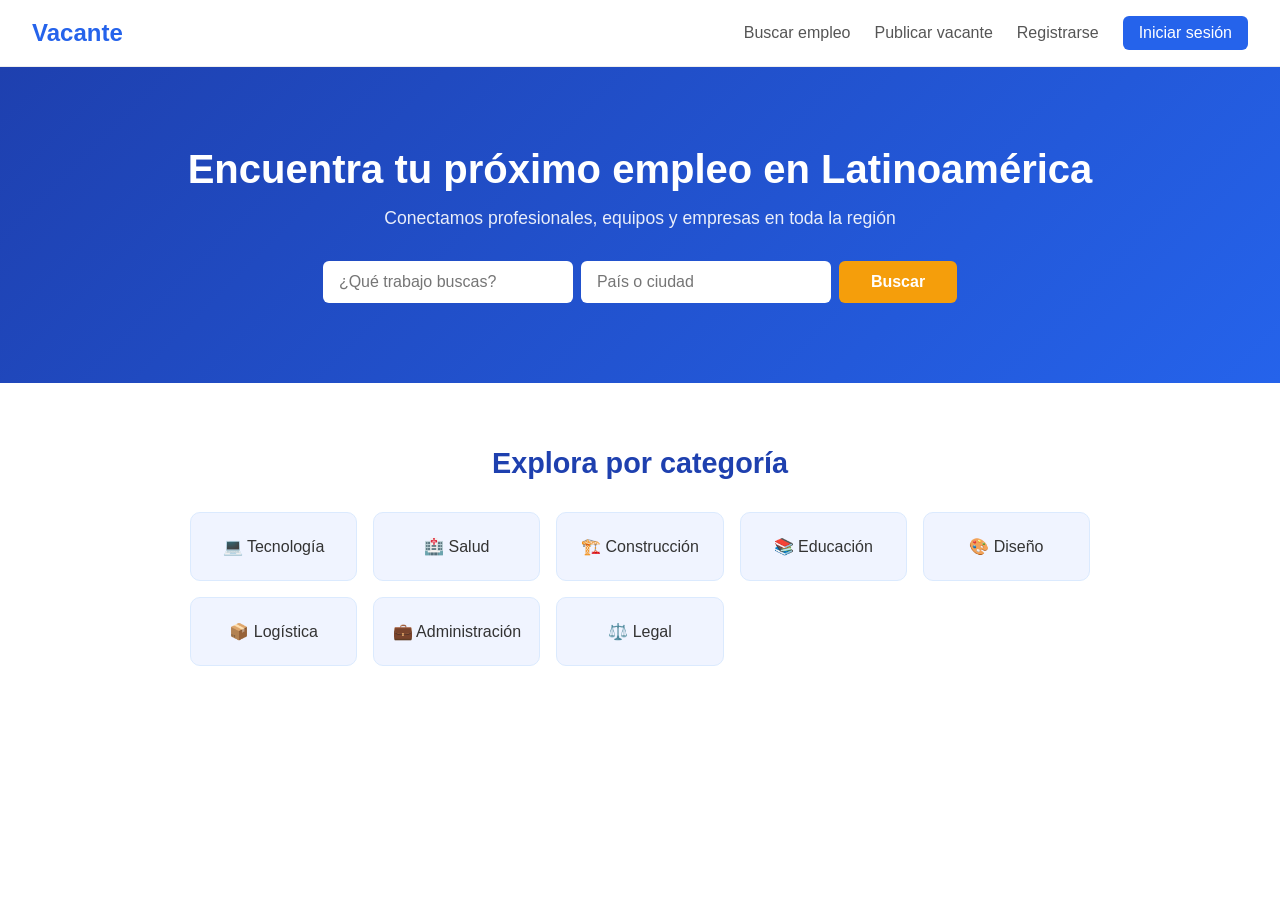
==== frontend/index.html @ 186ac70c "html y css pagina inicial lista" ====
<!DOCTYPE html>
<html lang="es">
<head>
  <meta charset="UTF-8">
  <meta name="viewport" content="width=device-width, initial-scale=1.0">
  <title>Vacante - Empleos en Latinoamérica</title>
  <link rel="stylesheet" href="css/styles.css">
</head>
<body>

  <!-- BARRA DE NAVEGACIÓN -->
  <nav>
    <div class="nav-logo">Vacante</div>
    <div class="nav-links">
      <a href="#">Buscar empleo</a>
      <a href="#">Publicar vacante</a>
      <a href="#">Registrarse</a>
      <a href="#" class="btn-login">Iniciar sesión</a>
    </div>
  </nav>

  <!-- HERO: sección principal -->
  <section class="hero">
    <h1>Encuentra tu próximo empleo en Latinoamérica</h1>
    <p>Conectamos profesionales, equipos y empresas en toda la región</p>
    <div class="search-bar">
      <input type="text" placeholder="¿Qué trabajo buscas?">
      <input type="text" placeholder="País o ciudad">
      <button>Buscar</button>
    </div>
  </section>

  <!-- CATEGORÍAS -->
  <section class="categorias">
    <h2>Explora por categoría</h2>
    <div class="categorias-grid">
      <div class="categoria-card">💻 Tecnología</div>
      <div class="categoria-card">🏥 Salud</div>
      <div class="categoria-card">🏗️ Construcción</div>
      <div class="categoria-card">📚 Educación</div>
      <div class="categoria-card">🎨 Diseño</div>
      <div class="categoria-card">📦 Logística</div>
      <div class="categoria-card">💼 Administración</div>
      <div class="categoria-card">⚖️ Legal</div>
    </div>
  </section>

  <script src="js/main.js"></script>
</body>
</html>
---- frontend/css/styles.css ----
/* RESET Y BASE */
* {
  margin: 0;
  padding: 0;
  box-sizing: border-box;
}

body {
  font-family: 'Segoe UI', sans-serif;
  color: #333;
}

/* NAVEGACIÓN */
nav {
  display: flex;
  justify-content: space-between;
  align-items: center;
  padding: 1rem 2rem;
  background: #fff;
  border-bottom: 1px solid #eee;
}

.nav-logo {
  font-size: 1.5rem;
  font-weight: 700;
  color: #2563eb;
}

.nav-links {
  display: flex;
  gap: 1.5rem;
  align-items: center;
}

.nav-links a {
  text-decoration: none;
  color: #555;
}

.btn-login {
  background: #2563eb;
  color: #fff !important;
  padding: 0.5rem 1rem;
  border-radius: 6px;
}

/* HERO */
.hero {
  background: linear-gradient(135deg, #1e40af, #2563eb);
  color: #fff;
  text-align: center;
  padding: 5rem 2rem;
}

.hero h1 {
  font-size: 2.5rem;
  margin-bottom: 1rem;
}

.hero p {
  font-size: 1.1rem;
  margin-bottom: 2rem;
  opacity: 0.9;
}

/* BARRA DE BÚSQUEDA */
.search-bar {
  display: flex;
  gap: 0.5rem;
  justify-content: center;
  flex-wrap: wrap;
}

.search-bar input {
  padding: 0.75rem 1rem;
  border: none;
  border-radius: 6px;
  font-size: 1rem;
  width: 250px;
}

.search-bar button {
  padding: 0.75rem 2rem;
  background: #f59e0b;
  color: #fff;
  border: none;
  border-radius: 6px;
  font-size: 1rem;
  cursor: pointer;
  font-weight: 600;
}

.search-bar button:hover {
  background: #d97706;
}

/* CATEGORÍAS */
.categorias {
  padding: 4rem 2rem;
  text-align: center;
}

.categorias h2 {
  font-size: 1.8rem;
  margin-bottom: 2rem;
  color: #1e40af;
}

.categorias-grid {
  display: grid;
  grid-template-columns: repeat(auto-fit, minmax(150px, 1fr));
  gap: 1rem;
  max-width: 900px;
  margin: 0 auto;
}

.categoria-card {
  background: #f0f4ff;
  border: 1px solid #dbeafe;
  border-radius: 10px;
  padding: 1.5rem 1rem;
  font-size: 1rem;
  font-weight: 500;
  cursor: pointer;
  transition: all 0.2s;
}

.categoria-card:hover {
  background: #2563eb;
  color: #fff;
  transform: translateY(-3px);
}
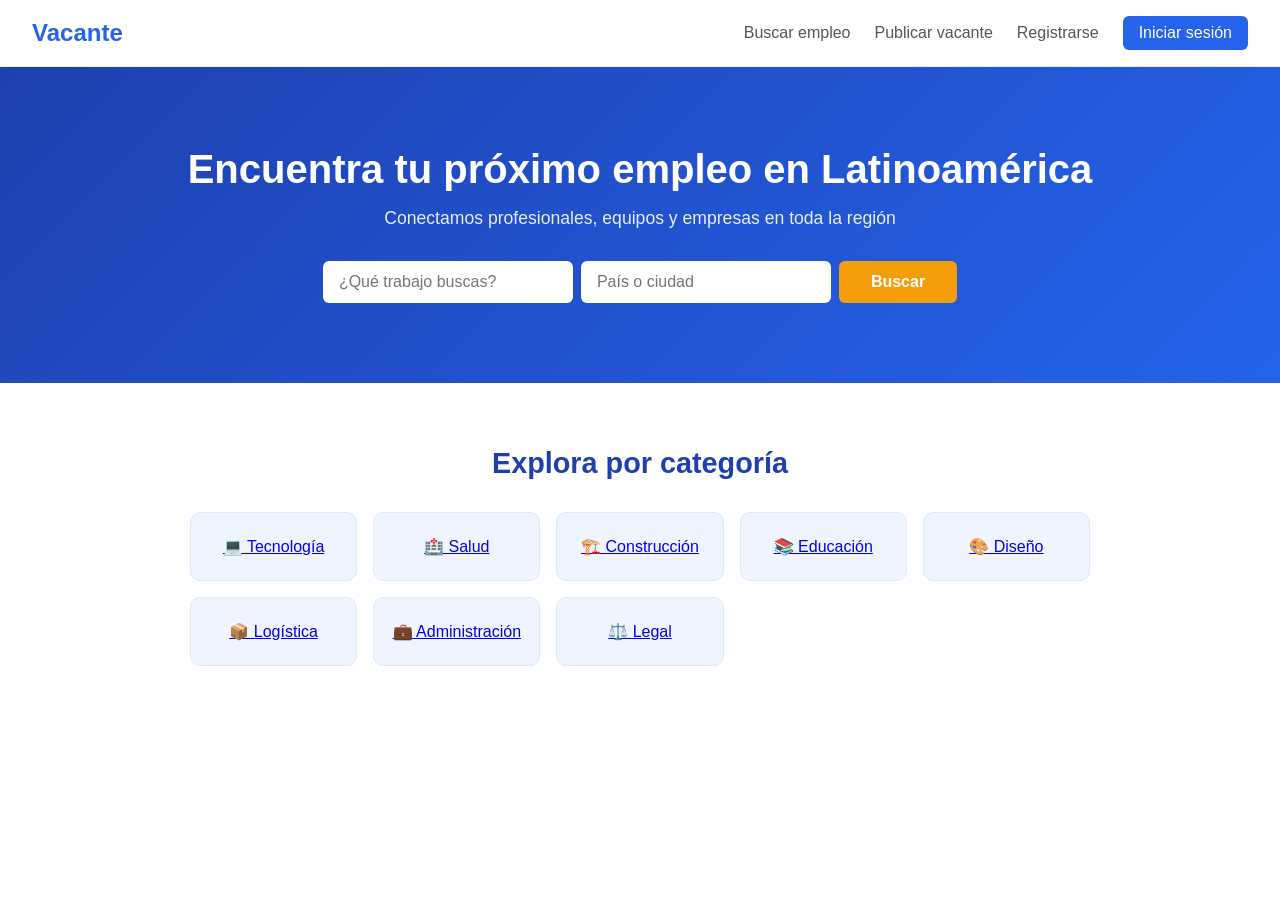
==== commit f08996df: "actualizacion probable" ====
--- a/frontend/index.html
+++ b/frontend/index.html
@@ -1,50 +1,53 @@
 <!DOCTYPE html>
 <html lang="es">
+
 <head>
-  <meta charset="UTF-8">
-  <meta name="viewport" content="width=device-width, initial-scale=1.0">
-  <title>Vacante - Empleos en Latinoamérica</title>
-  <link rel="stylesheet" href="css/styles.css">
+    <meta charset="UTF-8">
+    <meta name="viewport" content="width=device-width, initial-scale=1.0">
+    <title>Vacante - Empleos en Latinoamérica</title>
+    <link rel="stylesheet" href="css/styles.css">
 </head>
+
 <body>
 
-  <!-- BARRA DE NAVEGACIÓN -->
-  <nav>
-    <div class="nav-logo">Vacante</div>
-    <div class="nav-links">
-      <a href="#">Buscar empleo</a>
-      <a href="#">Publicar vacante</a>
-      <a href="#">Registrarse</a>
-      <a href="#" class="btn-login">Iniciar sesión</a>
-    </div>
-  </nav>
+    <!-- BARRA DE NAVEGACIÓN -->
+    <nav>
+        <div class="nav-logo">Vacante</div>
+        <div class="nav-links">
+            <a href="#">Buscar empleo</a>
+            <a href="#">Publicar vacante</a>
+            <a href="#">Registrarse</a>
+            <a href="#" class="btn-login">Iniciar sesión</a>
+        </div>
+    </nav>
 
-  <!-- HERO: sección principal -->
-  <section class="hero">
-    <h1>Encuentra tu próximo empleo en Latinoamérica</h1>
-    <p>Conectamos profesionales, equipos y empresas en toda la región</p>
-    <div class="search-bar">
-      <input type="text" placeholder="¿Qué trabajo buscas?">
-      <input type="text" placeholder="País o ciudad">
-      <button>Buscar</button>
-    </div>
-  </section>
+    <!-- HERO: sección principal -->
+    <section class="hero">
+        <h1>Encuentra tu próximo empleo en Latinoamérica</h1>
+        <p>Conectamos profesionales, equipos y empresas en toda la región</p>
+        <div class="search-bar">
+            <input type="text" placeholder="¿Qué trabajo buscas?">
+            <input type="text" placeholder="País o ciudad">
+            <button>Buscar</button>
+        </div>
+    </section>
 
-  <!-- CATEGORÍAS -->
-  <section class="categorias">
-    <h2>Explora por categoría</h2>
-    <div class="categorias-grid">
-      <div class="categoria-card">💻 Tecnología</div>
-      <div class="categoria-card">🏥 Salud</div>
-      <div class="categoria-card">🏗️ Construcción</div>
-      <div class="categoria-card">📚 Educación</div>
-      <div class="categoria-card">🎨 Diseño</div>
-      <div class="categoria-card">📦 Logística</div>
-      <div class="categoria-card">💼 Administración</div>
-      <div class="categoria-card">⚖️ Legal</div>
-    </div>
-  </section>
+    <!-- CATEGORÍAS -->
+    <section class="categorias">
+        <h2>Explora por categoría</h2>
+        <div class="categorias-grid">
+            <a href="pages/empleos.html?categoria=tecnologia" class="categoria-card">💻 Tecnología</a>
+            <a href="pages/empleos.html?categoria=salud" class="categoria-card">🏥 Salud</a>
+            <a href="pages/empleos.html?categoria=construccion" class="categoria-card">🏗️ Construcción</a>
+            <a href="pages/empleos.html?categoria=educacion" class="categoria-card">📚 Educación</a>
+            <a href="pages/empleos.html?categoria=diseno" class="categoria-card">🎨 Diseño</a>
+            <a href="pages/empleos.html?categoria=logistica" class="categoria-card">📦 Logística</a>
+            <a href="pages/empleos.html?categoria=administracion" class="categoria-card">💼 Administración</a>
+            <a href="pages/empleos.html?categoria=legal" class="categoria-card">⚖️ Legal</a>
+        </div>
+    </section>
 
-  <script src="js/main.js"></script>
+    <script src="js/main.js"></script>
 </body>
+
 </html>
